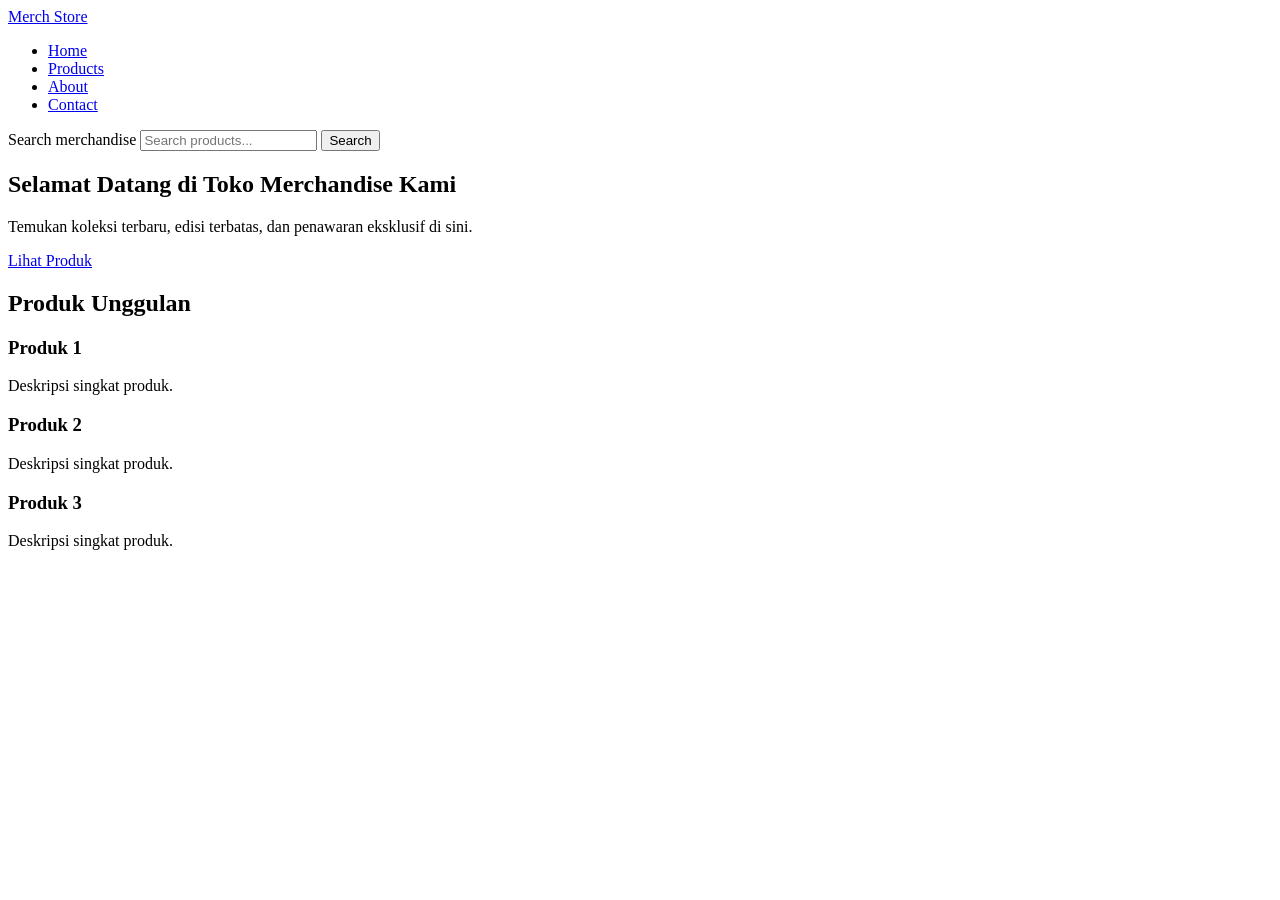
==== main.html @ 1c755fb3 "HTML dari FG" ====
<!DOCTYPE html>
<html lang="en">
<head>
    <meta charset="UTF-8">
    <meta name="viewport" content="width=device-width, initial-scale=1.0">
    <title>Website Merchandise</title>
</head>
<body>
    <header>
        <nav aria-label="Primary navigation">
            <div class="logo">
                <a href="#">Merch Store</a>
            </div>
            <ul class="nav-links">
                <li><a href="#home">Home</a></li>
                <li><a href="#products">Products</a></li>
                <li><a href="#about">About</a></li>
                <li><a href="#contact">Contact</a></li>
            </ul>
            <form role="search" action="#" method="get">
                <label for="site-search" class="visually-hidden">Search merchandise</label>
                <input type="search" id="site-search" name="q" placeholder="Search products...">
                <button type="submit">Search</button>
            </form>
        </nav>
    </header>

    <main>
        <section id="home" class="banner">
            <div class="banner-content">
                <h1>Selamat Datang di Toko Merchandise Kami</h1>
                <p>Temukan koleksi terbaru, edisi terbatas, dan penawaran eksklusif di sini.</p>
                <a href="#products">Lihat Produk</a>
            </div>
        </section>

        <section id="products" class="product-list">
            <h2>Produk Unggulan</h2>
            <div class="products-grid">
                <article class="product-card">
                    <h3>Produk 1</h3>
                    <p>Deskripsi singkat produk.</p>
                </article>
                <article class="product-card">
                    <h3>Produk 2</h3>
                    <p>Deskripsi singkat produk.</p>
                </article>
                <article class="product-card">
                    <h3>Produk 3</h3>
                    <p>Deskripsi singkat produk.</p>
                </article>
            </div>
        </section>
    </main>
</body>
</html>
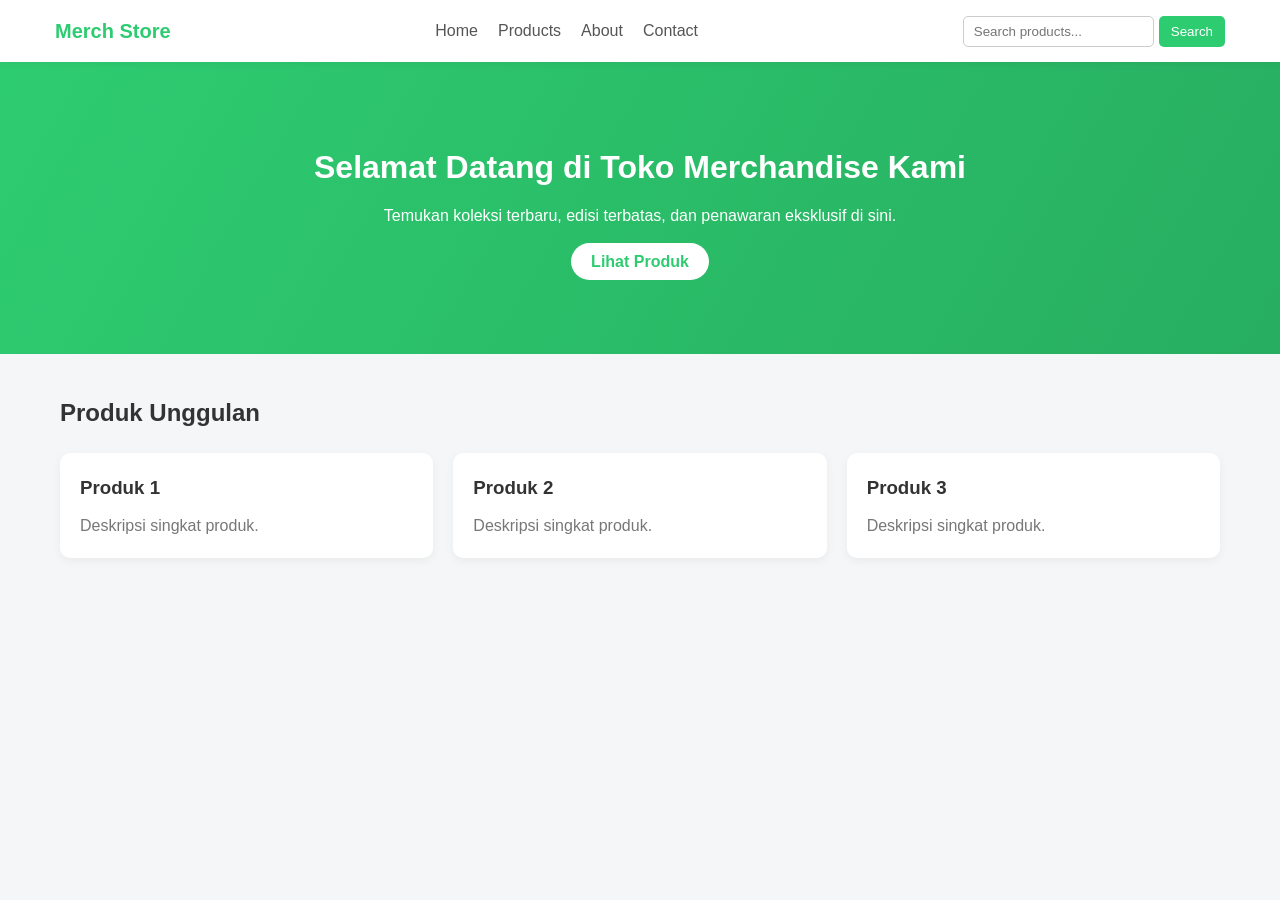
==== commit e9b86fb5: "Update main.html" ====
--- a/main.html
+++ b/main.html
@@ -1,6 +1,9 @@
 <!DOCTYPE html>
 <html lang="en">
 <head>
+    <meta charset="UTF-8">
+    <title>Website Merchandise</title>
+    <link rel="stylesheet" href="main.css">
     <meta charset="UTF-8">
     <meta name="viewport" content="width=device-width, initial-scale=1.0">
     <title>Website Merchandise</title>
@@ -53,4 +56,4 @@
         </section>
     </main>
 </body>
-</html>+</html>
--- a/main.css
+++ b/main.css
@@ -0,0 +1,178 @@
+/* Reset dasar */
+* {
+    margin: 0;
+    padding: 0;
+    box-sizing: border-box;
+    font-family: Arial, Helvetica, sans-serif;
+}
+
+/* Body */
+body {
+    background-color: #f5f6f8;
+    color: #333;
+    line-height: 1.6;
+}
+
+/* Navbar */
+header {
+    background-color: #ffffff;
+    box-shadow: 0 2px 8px rgba(0,0,0,0.05);
+    position: sticky;
+    top: 0;
+    z-index: 1000;
+}
+
+nav {
+    max-width: 1200px;
+    margin: auto;
+    display: flex;
+    align-items: center;
+    justify-content: space-between;
+    padding: 15px;
+}
+
+.logo a {
+    font-size: 20px;
+    font-weight: bold;
+    text-decoration: none;
+    color: #2ecc71;
+}
+
+.nav-links {
+    list-style: none;
+    display: flex;
+    gap: 20px;
+}
+
+.nav-links a {
+    text-decoration: none;
+    color: #555;
+    font-weight: 500;
+}
+
+.nav-links a:hover {
+    color: #2ecc71;
+}
+
+/* Search */
+form[role="search"] {
+    display: flex;
+    gap: 5px;
+}
+
+form input {
+    padding: 7px 10px;
+    border-radius: 5px;
+    border: 1px solid #ccc;
+}
+
+form button {
+    background-color: #2ecc71;
+    color: white;
+    border: none;
+    padding: 7px 12px;
+    border-radius: 5px;
+    cursor: pointer;
+}
+
+form button:hover {
+    background-color: #27ae60;
+}
+
+/* Banner */
+.banner {
+    background: linear-gradient(120deg, #2ecc71, #27ae60);
+    color: white;
+    padding: 80px 20px;
+    text-align: center;
+}
+
+.banner h1 {
+    font-size: 32px;
+    margin-bottom: 10px;
+}
+
+.banner p {
+    margin-bottom: 20px;
+}
+
+.banner a {
+    background-color: white;
+    color: #2ecc71;
+    padding: 10px 20px;
+    border-radius: 25px;
+    text-decoration: none;
+    font-weight: bold;
+}
+
+.banner a:hover {
+    background-color: #f0f0f0;
+}
+
+/* Produk */
+.product-list {
+    max-width: 1200px;
+    margin: 40px auto;
+    padding: 0 20px;
+}
+
+.product-list h2 {
+    margin-bottom: 20px;
+}
+
+/* Grid Produk */
+.products-grid {
+    display: grid;
+    grid-template-columns: repeat(auto-fit, minmax(250px, 1fr));
+    gap: 20px;
+}
+
+/* Card Produk */
+.product-card {
+    background-color: white;
+    border-radius: 10px;
+    padding: 20px;
+    box-shadow: 0 3px 10px rgba(0,0,0,0.05);
+    transition: transform 0.2s, box-shadow 0.2s;
+}
+
+.product-card:hover {
+    transform: translateY(-5px);
+    box-shadow: 0 8px 20px rgba(0,0,0,0.1);
+}
+
+.product-card h3 {
+    margin-bottom: 10px;
+    color: #333;
+}
+
+.product-card p {
+    color: #777;
+}
+
+/* Accessibility hidden label */
+.visually-hidden {
+    position: absolute;
+    left: -9999px;
+}
+
+/* Responsive */
+@media (max-width: 768px) {
+    nav {
+        flex-direction: column;
+        gap: 10px;
+    }
+
+    .nav-links {
+        flex-wrap: wrap;
+        justify-content: center;
+    }
+
+    form[role="search"] {
+        width: 100%;
+    }
+
+    form input {
+        flex: 1;
+    }
+}
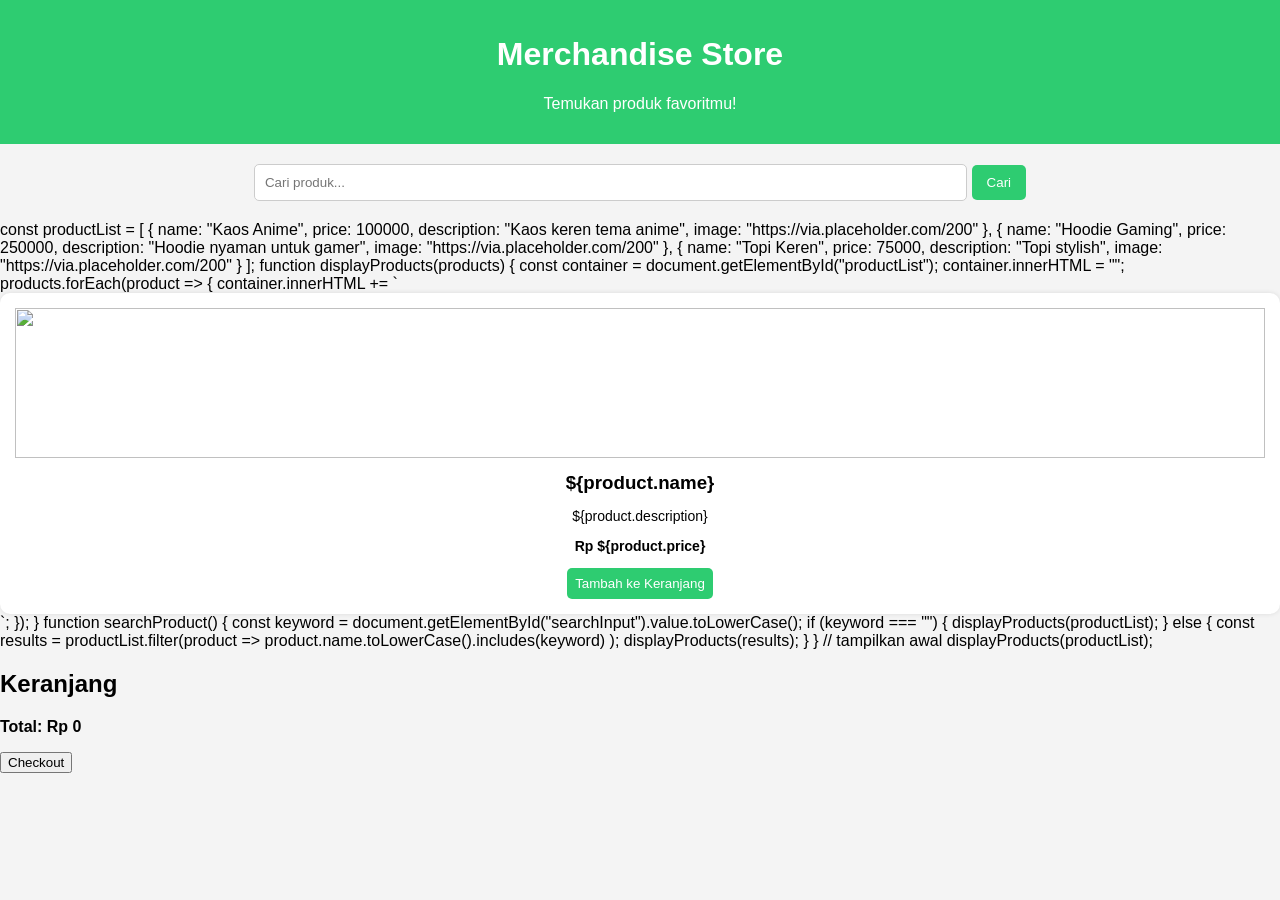
==== commit 7889d2a2: "Revamp main.html with search feature and styles Updated the HTML structure and added a search featur" ====
--- a/main.html
+++ b/main.html
@@ -1,59 +1,167 @@
 <!DOCTYPE html>
-<html lang="en">
+<html lang="id">
 <head>
     <meta charset="UTF-8">
-    <title>Website Merchandise</title>
-    <link rel="stylesheet" href="main.css">
-    <meta charset="UTF-8">
-    <meta name="viewport" content="width=device-width, initial-scale=1.0">
-    <title>Website Merchandise</title>
+    <title>Merch Store</title>
+    <style>
+        body {
+            font-family: Arial, sans-serif;
+            margin: 0;
+            background-color: #f4f4f4;
+        }
+
+        header {
+            background-color: #2ecc71;
+            color: white;
+            padding: 15px;
+            text-align: center;
+        }
+
+        .container {
+            width: 90%;
+            margin: auto;
+            margin-top: 20px;
+        }
+
+        .search-box {
+            text-align: center;
+            margin-bottom: 20px;
+        }
+
+        .search-box input {
+            width: 60%;
+            padding: 10px;
+            border-radius: 5px;
+            border: 1px solid #ccc;
+        }
+
+        .search-box button {
+            padding: 10px 15px;
+            background-color: #2ecc71;
+            border: none;
+            color: white;
+            border-radius: 5px;
+            cursor: pointer;
+        }
+
+        .product-list {
+            display: grid;
+            grid-template-columns: repeat(auto-fill, minmax(200px, 1fr));
+            gap: 20px;
+        }
+
+        .product-card {
+            background: white;
+            padding: 15px;
+            border-radius: 10px;
+            box-shadow: 0 0 5px rgba(0,0,0,0.1);
+            text-align: center;
+        }
+
+        .product-card img {
+            width: 100%;
+            height: 150px;
+            object-fit: cover;
+        }
+
+        .product-card h3 {
+            margin: 10px 0;
+        }
+
+        .product-card p {
+            font-size: 14px;
+        }
+
+        .product-card button {
+            background-color: #2ecc71;
+            color: white;
+            border: none;
+            padding: 8px;
+            border-radius: 5px;
+            cursor: pointer;
+        }
+    </style>
 </head>
 <body>
-    <header>
-        <nav aria-label="Primary navigation">
-            <div class="logo">
-                <a href="#">Merch Store</a>
-            </div>
-            <ul class="nav-links">
-                <li><a href="#home">Home</a></li>
-                <li><a href="#products">Products</a></li>
-                <li><a href="#about">About</a></li>
-                <li><a href="#contact">Contact</a></li>
-            </ul>
-            <form role="search" action="#" method="get">
-                <label for="site-search" class="visually-hidden">Search merchandise</label>
-                <input type="search" id="site-search" name="q" placeholder="Search products...">
-                <button type="submit">Search</button>
-            </form>
-        </nav>
-    </header>
 
-    <main>
-        <section id="home" class="banner">
-            <div class="banner-content">
-                <h1>Selamat Datang di Toko Merchandise Kami</h1>
-                <p>Temukan koleksi terbaru, edisi terbatas, dan penawaran eksklusif di sini.</p>
-                <a href="#products">Lihat Produk</a>
-            </div>
-        </section>
+<header>
+    <h1>Merchandise Store</h1>
+    <p>Temukan produk favoritmu!</p>
+</header>
 
-        <section id="products" class="product-list">
-            <h2>Produk Unggulan</h2>
-            <div class="products-grid">
-                <article class="product-card">
-                    <h3>Produk 1</h3>
-                    <p>Deskripsi singkat produk.</p>
-                </article>
-                <article class="product-card">
-                    <h3>Produk 2</h3>
-                    <p>Deskripsi singkat produk.</p>
-                </article>
-                <article class="product-card">
-                    <h3>Produk 3</h3>
-                    <p>Deskripsi singkat produk.</p>
-                </article>
-            </div>
-        </section>
-    </main>
+<div class="container">
+
+    <!-- Search -->
+    <div class="search-box">
+        <input type="text" id="searchInput" placeholder="Cari produk...">
+        <button onclick="searchProduct()">Cari</button>
+    </div>
+
+    <!-- Produk -->
+    <div class="product-list" id="productList"></div>
+
+</div>
+
+
+    const productList = [
+        {
+            name: "Kaos Anime",
+            price: 100000,
+            description: "Kaos keren tema anime",
+            image: "https://via.placeholder.com/200"
+        },
+        {
+            name: "Hoodie Gaming",
+            price: 250000,
+            description: "Hoodie nyaman untuk gamer",
+            image: "https://via.placeholder.com/200"
+        },
+        {
+            name: "Topi Keren",
+            price: 75000,
+            description: "Topi stylish",
+            image: "https://via.placeholder.com/200"
+        }
+    ];
+
+    function displayProducts(products) {
+        const container = document.getElementById("productList");
+        container.innerHTML = "";
+
+        products.forEach(product => {
+            container.innerHTML += `
+                <div class="product-card">
+                    <img src="${product.image}">
+                    <h3>${product.name}</h3>
+                    <p>${product.description}</p>
+                    <p><b>Rp ${product.price}</b></p>
+                    <button>Tambah ke Keranjang</button>
+                </div>
+            `;
+        });
+    }
+
+    function searchProduct() {
+        const keyword = document.getElementById("searchInput").value.toLowerCase();
+
+        if (keyword === "") {
+            displayProducts(productList);
+        } else {
+            const results = productList.filter(product =>
+                product.name.toLowerCase().includes(keyword)
+            );
+
+            displayProducts(results);
+        }
+    }
+
+    // tampilkan awal
+    displayProducts(productList);
+</script>
+<h2>Keranjang</h2>
+<div id="cartList"></div>
+<p><b>Total: Rp <span id="totalPrice">0</span></b></p>
+<button onclick="checkout()">Checkout</button>
+
 </body>
 </html>
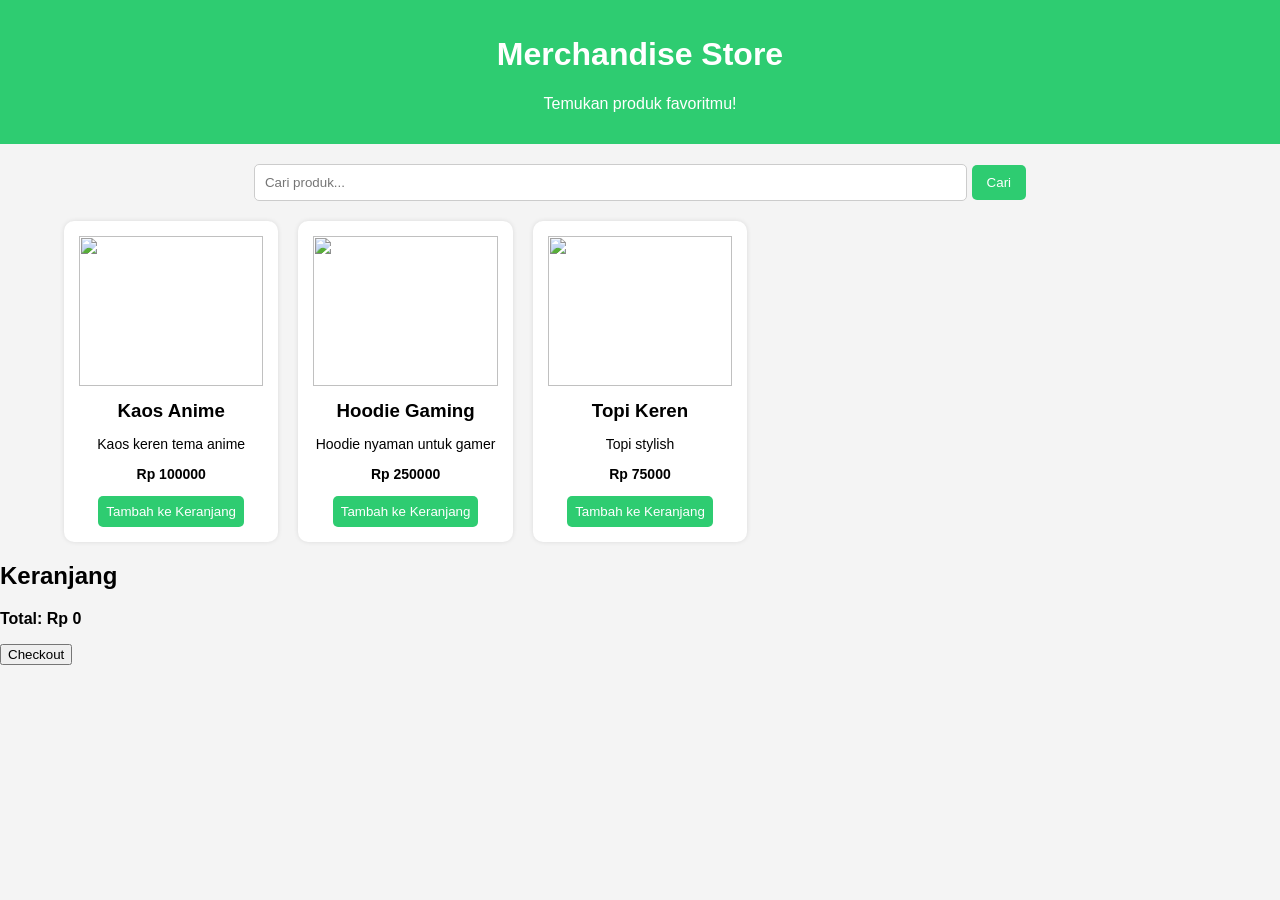
==== commit 329f81d1: "commit html" ====
--- a/main.html
+++ b/main.html
@@ -81,6 +81,7 @@
             cursor: pointer;
         }
     </style>
+
 </head>
 <body>
 
@@ -102,7 +103,7 @@
 
 </div>
 
-
+<script>
     const productList = [
         {
             name: "Kaos Anime",
